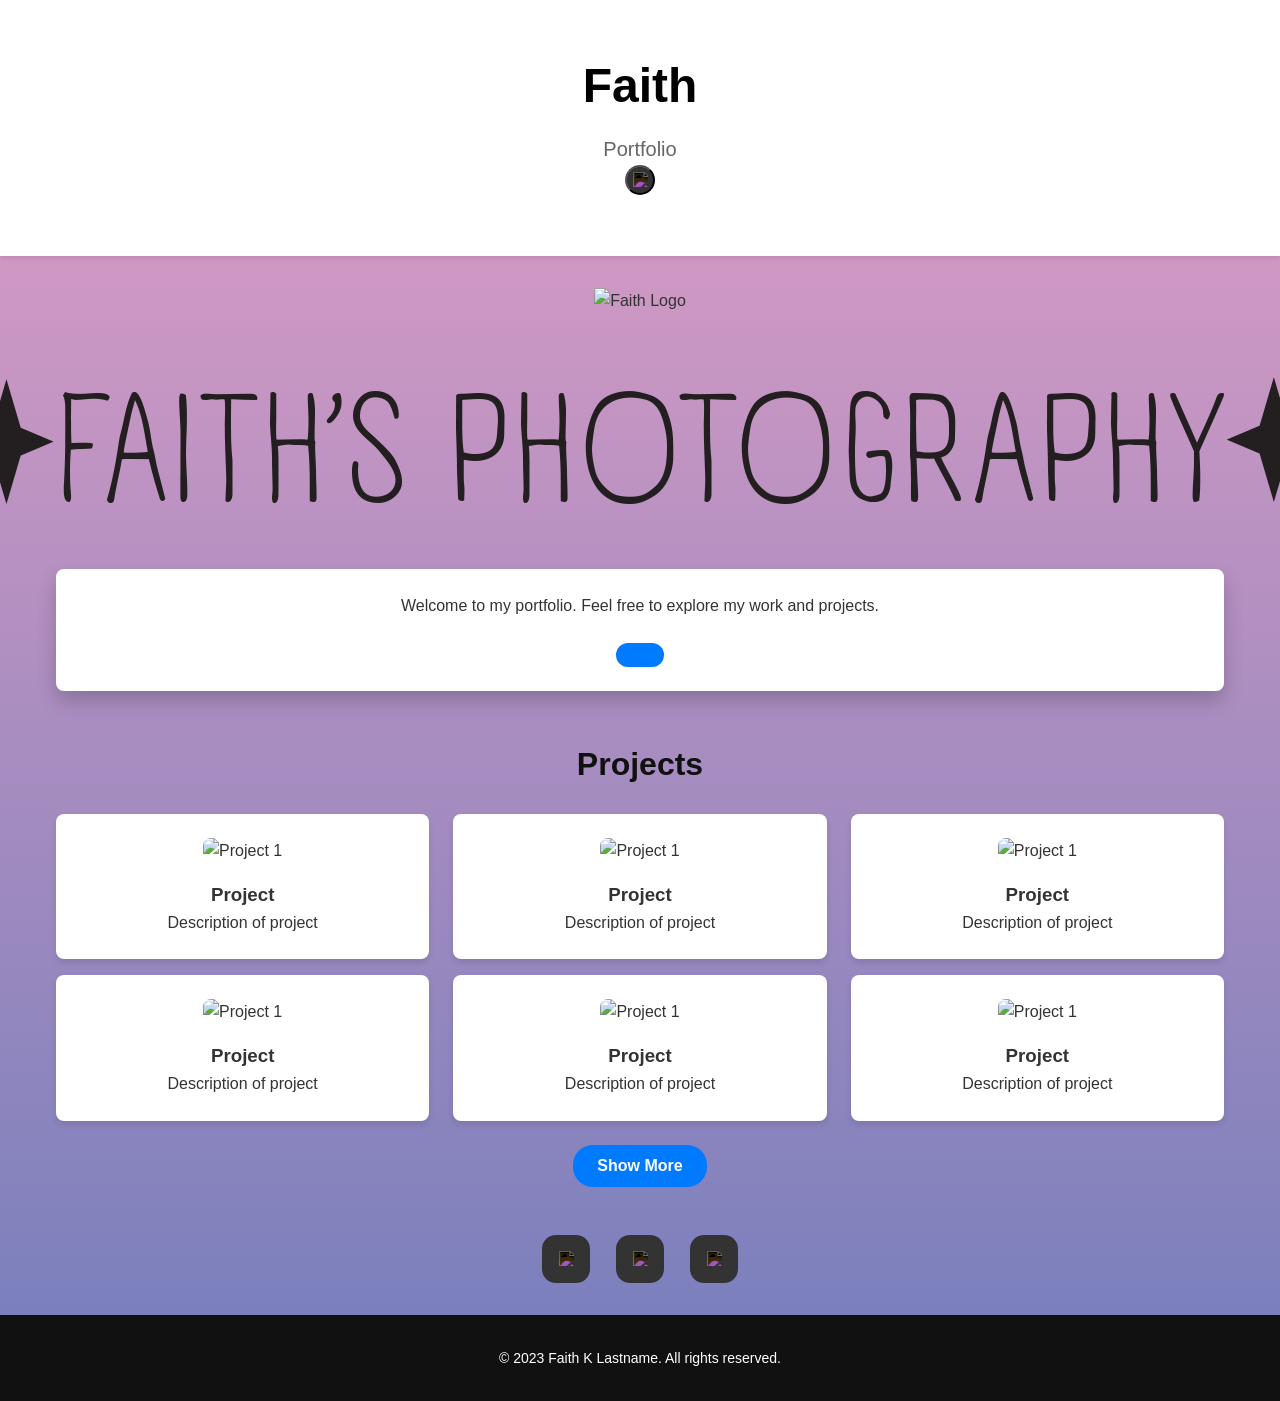
==== index.html @ 6f29e498 "Adds more rough framework Adds better image fixes Adds linear-gradient(to bottom, #e49ec5, #747ebc) " ====
<!DOCTYPE html>
<html lang="en">
<head>
    <meta charset="UTF-8">
    <title>Faith</title>
    <link rel="icon" href="assets/logo/TitleLogo581x581.png" type="image/png">
    <link rel="stylesheet" href="backend/CSS/Index.css">
    <script src="backend/JS/Index.js" type="module"></script>
</head>
<body>
    <header class="header">
        <h1>Faith</h1>
        <p>Portfolio</p>
        <button id="dark-mode-toggle" class="darkmodeButton">
            <img src="assets/icons/moon.png" alt="Toggle Dark Mode">
        </button>
    </header>

    <div class="logo-container " >
        <img src="assets/logo/BlackFaithLogo.png" alt="Faith Logo" class="main-logo floaty-clear">
    </div>
    <div class="logo-container " >
        <img src="assets/logo/FaithsPhotograhyBlackStarsText.png" alt="Faith Logo" class=" floaty-clear">
    </div>

    <div class="container">
        <section class="section">
            <div class="yapping-box floaty">
                <p>Welcome to my portfolio. Feel free to explore my work and projects.</p>
                <button id="yippy-toggle" class="show-more"></button>
            </div>
        </section>

        <section class="section">
            <h2>Projects</h2>
            <div class="section-content">
                <div class="card">
                    <img src="assets/placeholder/TF2Coconut.webp" alt="Project 1">
                    <h3>Project</h3>
                    <p>Description of project</p>
                </div>
                <div class="card">
                    <img src="assets/placeholder/TF2Coconut.webp" alt="Project 1">
                    <h3>Project</h3>
                    <p>Description of project</p>
                </div>
                <div class="card">
                    <img src="assets/placeholder/TF2Coconut.webp" alt="Project 1">
                    <h3>Project</h3>
                    <p>Description of project</p>
                </div>
                <div class="card">
                    <img src="assets/placeholder/TF2Coconut.webp" alt="Project 1">
                    <h3>Project</h3>
                    <p>Description of project</p>
                </div>
                <div class="card">
                    <img src="assets/placeholder/TF2Coconut.webp" alt="Project 1">
                    <h3>Project</h3>
                    <p>Description of project</p>
                </div><div class="card">
                <img src="assets/placeholder/TF2Coconut.webp" alt="Project 1">
                <h3>Project</h3>
                <p>Description of project</p>
            </div>
                <div class="card card-hidden" style="display: none;">
                    <img src="assets/images/project2.png" alt="Project 2">
                    <h3>Project Two</h3>
                    <p>Description of project two.</p>
                </div>
            </div>
            <button class="show-more">Show More</button>
            <button class="show-less" style="display: none;">Show Less</button>
        </section>

        <div class="social-icons">
            <a href="#" class="squircle socialLinkGithub">
                <img src="assets/icons/github.png" alt="GitHub">
            </a>
            <a href="#" class="squircle socialLinkInsta">
                <img src="assets/icons/linkedin.png" alt="LinkedIn">
            </a>
            <a href="#" class="squircle socialLinkInstagram">
                <img src="assets/icons/bluesky.png" alt="Instagram">
            </a>
        </div>
    </div>

    <footer>
        <p>&copy; 2023 Faith K Lastname. All rights reserved.</p>
    </footer>

</body>
</html>
---- backend/CSS/Index.css ----
/* General Reset */
* {
    margin: 0;
    padding: 0;
    box-sizing: border-box;
}

/* Body Styles */
body {
    font-family: -apple-system, BlinkMacSystemFont, "Segoe UI", Roboto, "Helvetica Neue", Arial, sans-serif;
    color: #333;
    line-height: 1.6;
    background: linear-gradient(to bottom, #e49ec5, #747ebc);
    margin: 0;
    transition: background-color 1.5s, color 1.5s;
}

/* Logo Styles */
.logo-container {
    display: flex;
    justify-content: center;
    align-items: center;
    padding: 2rem 0;
    width: 100%;
}

.main-logo {
    max-width: 300px; /* Adjust size as needed */
    height: auto;
    display: block;
}

small {
    font-family: -apple-system, BlinkMacSystemFont, "Segoe UI", Roboto, "Helvetica Neue", Arial, sans-serif;
    color: #6e6e6e;
    line-height: 1.6;
    margin: 0;
    transition: background-color 1.5s, color 1.5s;
}


/* Dark Mode Styles */
body.dark-mode {
    background-color: #121212;
    color: #000000;
}



body.dark-mode .social-icons a {
    background-color: #333;
}

body.dark-mode .social-icons a:hover {
    background-color: #007aff;
}



/* Header Styles */
header {
    text-align: center;
    padding: 3rem 1rem;
    background-color: #494949;
    color: #2c2c2c;
    box-shadow: 0 2px 5px rgba(0, 0, 0, 0.1);
    transition: background-color 1.5s, color 1.5s;
}

header h1 {
    font-size: 3rem;
    color: #000;
    margin-bottom: 0.5rem;
}

header.dark-mode h1 {
    font-size: 3rem;
    color: #959595;
    margin-bottom: 0.5rem;
}


.header.body.dark-mode h1 {
    font-size : 3rem;
    color: #5e5e5e;
    margin-bottom: 0.5rem;
}

header p {
    font-size: 1.25rem;
    color: #666;
}

/* Container Styles */
.container {
    max-width: 1200px;
    margin: 2rem auto;
    padding: 0 1rem;
}

/* Section Styles */
section {
    margin-bottom: 3rem;
}

h2 {
    font-size: 2rem;
    margin-bottom: 1.5rem;
    color: #111;
    text-align: center;
}

/* Section Content */
.section-content {
    display: flex;
    flex-wrap: wrap;
    justify-content: space-between;
    gap: 1rem;
}

/* Card Styles */
.card {
    background-color: #fff;
    padding: 1.5rem;
    border-radius: 8px;
    box-shadow: 0 4px 6px rgba(0, 0, 0, 0.1);
    flex: 1 1 calc(33.333% - 1rem);
    max-width: calc(33.333% - 1rem);
    text-align: center;
    transition: transform 0.3s ease, box-shadow 0.3s ease;
    cursor: pointer;
}

.card-clear{

    padding: 1.5rem;
    border-radius: 8px;

    flex: 1 1 calc(33.333% - 1rem);
    max-width: calc(33.333% - 1rem);
    text-align: center;
    transition: transform 0.3s ease, box-shadow 0.3s ease;
    cursor: pointer;
}

.card-clear:hover{
    transform: scale(1.05);
    z-index: 10;
}

.card:hover {
    transform: scale(1.05);
    box-shadow: 0 10px 20px rgba(0, 0, 0, 0.2);
    z-index: 10;
}

.card img {
    max-width: 100%;
    height: auto;
    border-radius: 8px;
    margin-bottom: 1rem;
}


/* Yapping Box Styles */
.yapping-box {
    background-color: #ffffff;
    color: #333;
    padding: 1.5rem;
    border-radius: 8px;
    box-shadow: 0 4px 6px rgba(0, 0, 0, 0.1);
    text-align: justify;
    transition: background-color 1.5s, color 1.5s;
}

.floaty {transform: scale(1);
    box-shadow: 0 10px 20px rgba(0, 0, 0, 0.2);
    z-index: 10;
    transition: transform 0.5s ease, box-shadow 0.5s ease;}

.floaty-clear {transform: scale(1);
    z-index: 10;
    transition: transform 0.5s ease, box-shadow 0.5s ease;}

.floaty-clear:hover {
    transform: scale(1.05);
    z-index: 10;
    transition: transform 0.3s ease-in-out, box-shadow 0.3s ease-in-out;
}


.floaty:hover{
    transform: scale(1.05);
    box-shadow: 0 10px 20px rgba(0, 0, 0, 0.2);
    z-index: 10;
    transition: transform 0.3s ease-in-out, box-shadow 0.3s ease-in-out;

}

.floaty:not(:hover){
    transform: scale(1);
    box-shadow: 0 10px 20px rgba(0, 0, 0, 0.2);
    z-index: 10;
    transition: transform 0.5s ease, box-shadow 0.5s ease;
}

/* Footer Styles */
footer {
    text-align: center;
    padding: 2rem 1rem;
    background-color: #111;
    color: #fff;
    font-size: 0.875rem;
    transition: background-color 0.3s, color 0.3s;
}

.whiteBackground {
    background-color: #fff;
    color: #e6e6e6;
}

.invertFalse img{
    filter: invert(0);
}

.invertTrue img{
    filter: invert(1);
}

.squircle {
    display: inline-flex;
    justify-content: center;
    align-items: center;
    width: 48px;
    height: 48px;
    background-color: #333; /* Default black background */
    border-radius: 14px; /* Creates the squircle shape */
    margin: 0 5px;
    transition: transform 0.3s ease, background-color 0.3s ease;
}
.squircle:hover {
    transform: translateY(-3px);
}

/*.squircle img {
    filter: invert(1);
}*/

.squircleCashapp:hover{
    background-color: chartreuse;
}

/* Social Icons */
.social-icons {
    margin-top: 1rem;
    display: flex;
    justify-content: center;
    gap: 1rem;
}

/* Ensure squircle shape overrides default circle social icons */
.social-icons .squircle {
    width: 48px;
    height: 48px;
    border-radius: 14px;
}

.social-icons a {
    display: inline-flex;
    align-items: center;
    justify-content: center;
    width: 30px;
    height: 30px;
    background-color: #333;
    border-radius: 50%;
    text-decoration: none;
    transition: background-color 0.3s ease;
}

.social-icons a img {
    width: 15px;
    height: 15px;
    filter: invert(1);
}



/* Social Icons */
.social-icons {
    margin-top: 1rem;
    display: flex;
    justify-content: center;
    gap: 1rem;
}

.social-icons a {
    display: inline-flex;
    align-items: center;
    justify-content: center;
    width: 30px;
    height: 30px;
    background-color: #333;
    border-radius: 50%;
    text-decoration: none;
    transition: background-color 0.3s ease; /* Remove color transition here */
}

.social-icons a img {
    width: 15px;
    height: 15px;
    filter: invert(1);
}
/* Static Icon Colors*/

.socialLinkStaticFacebook{
    background-color: #1877F2; /* Facebook color */
}


/* Individual Hover Colors */
.socialLinkGithub:hover {
    background-color: #000000; /* GitHub color */
}

.socialLinkLinkedin:hover {
    background-color: #0077B5; /* LinkedIn color */
}

.socialLinkObsidian:hover {
    background-color: #65008e; /* LinkedIn color */
}

.socialLinkJavascript:hover {
    background-color: #F0DB4F; /* JavaScript color */
}

.socialLinkFacebook:hover {
    background-color: #1877F2; /* Facebook color */
}
.socialLinkLightBulb:hover{
    background-color: #d4d4d4; /* Light Bulb color */
}

.socialLinkWhatsapp:hover {
    background-color: #3be085; /* Contact color */
}

.socialLinkInstagram:hover {
    background: linear-gradient(to bottom, #ff0cdf, #ffce4e);; /* JavaScript color */
}

.socialLinkBlueSky:hover {
    background-color: cornflowerblue;
}

.socialLinkCashapp:hover {
    background-color: rgba(24, 255, 3, 0.93);

}
.socialLinkPaypal:hover {
    background-color: darkblue;
}

.socialLinkEth:hover {
    background-color: #46588a;
}

.socialLinkBitcoin:hover {
    background-color: #ce9500;
}

.socialLinkUsdc:hover{
    background-color: #2775ca;
}

.socialLinkPyusd:hover{
    background-color: #0071f3;

}

.socialLinkPyusd:hover{
    background-color: #0071f3;

}


body.dark-mode {
    background-color: #121212;
    color: #ffffff;
    filter: invert(1);
}

body.dark-mode header,
body.dark-mode .card,
body.dark-mode .yapping-box,
.body.dark-mode footer {
    background-color: #2c2c2c;
    color: #d3d3d3;
    filter: invert(1);
}

.body.dark-mode .social-icons a {
    background-color: #333;
    filter: none; /* Keep icons the same in both modes */
}

.footer.body.dark-mode{
    text-align: center;
    padding: 2rem 1rem;
    background-color: #111;
    color: #242424;
    font-size: 0.875rem;
    transition: background-color 0.3s, color 0.3s;
}


.header {
    text-align: center;
    padding: 3rem 1rem;
    background-color: #ffffff;
    box-shadow: 0 2px 5px rgba(0, 0, 0, 0.1);
    transition: background-color 1.5s, color 1.5s;
}

.header h1 {
    font-size: 3rem;
    color: #000;
    margin-bottom: 0.5rem;
}

.header p {
    font-size: 1.25rem;
    color: #666;
}

.container {
    max-width: 1200px;
    margin: 2rem auto;
    padding: 0 1rem;
}

.section {
    margin-bottom: 3rem;
}

h2 {
    font-size: 2rem;
    margin-bottom: 1.5rem;
    color: #111;
    text-align: center;
}

.section-content {
    display: flex;
    flex-wrap: wrap;
    justify-content: space-between;
    gap: 1rem;
}

.card {
    background-color: #fff;
    padding: 1.5rem;
    border-radius: 8px;
    box-shadow: 0 4px 6px rgba(0, 0, 0, 0.1);
    flex: 1 1 calc(33.333% - 1rem);
    max-width: calc(33.333% - 1rem);
    text-align: center;
    transition: transform 0.3s ease, box-shadow 0.3s ease;
    cursor: pointer;
}
.card:hover {
    transform: scale(1.05);
    box-shadow: 0 10px 20px rgba(0, 0, 0, 0.2);
    z-index: 10;
}

.card img {
    max-width: 100%;
    height: auto;
    border-radius: 8px;
    margin-bottom: 1rem;
}

.pdf-upload {
    margin-top: 1rem;
    display: block;
    font-size: 0.875rem;
    color: #007aff;
    text-decoration: none;
}


.social-icons {
    margin-top: 1rem;
    display: flex;
    justify-content: center;
    gap: 1rem;
}
.darkmodeButton {
    display: inline-flex;
    align-items: center;
    justify-content: center;
    width: 30px;
    height: 30px;
    background-color: #333;
    border-radius: 50%;
    text-decoration: none;
    transition: background-color-dark 0.3s ease;
}
.darkmodeButton img {
    width: 15px;
    height: 15px;
    filter: invert(1);
}
.social-icons a {
    display: inline-flex;
    align-items: center;
    justify-content: center;
    width: 30px;
    height: 30px;
    background-color: #333;
    border-radius: 50%;
    text-decoration: none;
    transition: background-color 0.3s ease, background-color 0.3s, color 0.3s;
}

.social-icons a img {
    width: 15px;
    height: 15px;
    filter: invert(1);
}


.yapping-box {
    background-color: #ffffff;
    color: #333;
    padding: 1.5rem;
    border-radius: 8px;
    box-shadow: 0 4px 6px rgba(0, 0, 0, 0.1);
    text-align: center;
    transition: background-color 1.5s, color 1.5s;
}

/* Navigation */
nav {padding: 50px 15px 20px 15px; background-color: rgb(216, 216, 216);}

.show-more {
    display: block;
    margin: 1.5rem auto 0;
    padding: 0.75rem 1.5rem;
    border: none;
    border-radius: 20px;
    background-color: #007aff;
    color: #fff;
    font-size: 1rem;
    font-weight: 600;
    cursor: pointer;
    transition: transform 0.3s ease, box-shadow 0.3s ease;
}

.show-more:hover {
    transform: scale(1.05);
    box-shadow: 0 10px 20px rgba(0, 0, 0, 0.2);
}

.show-less {
    display: block;
    margin: 1.5rem auto 0;
    padding: 0.75rem 1.5rem;
    border: none;
    border-radius: 20px;
    background-color: #007aff;
    color: #fff;
    font-size: 1rem;
    font-weight: 600;
    cursor: pointer;
    transition: transform 0.3s ease, box-shadow 0.3s ease;
}

.show-less:hover {
    transform: scale(1.05);
    box-shadow: 0 10px 20px rgba(0, 0, 0, 0.2);
}
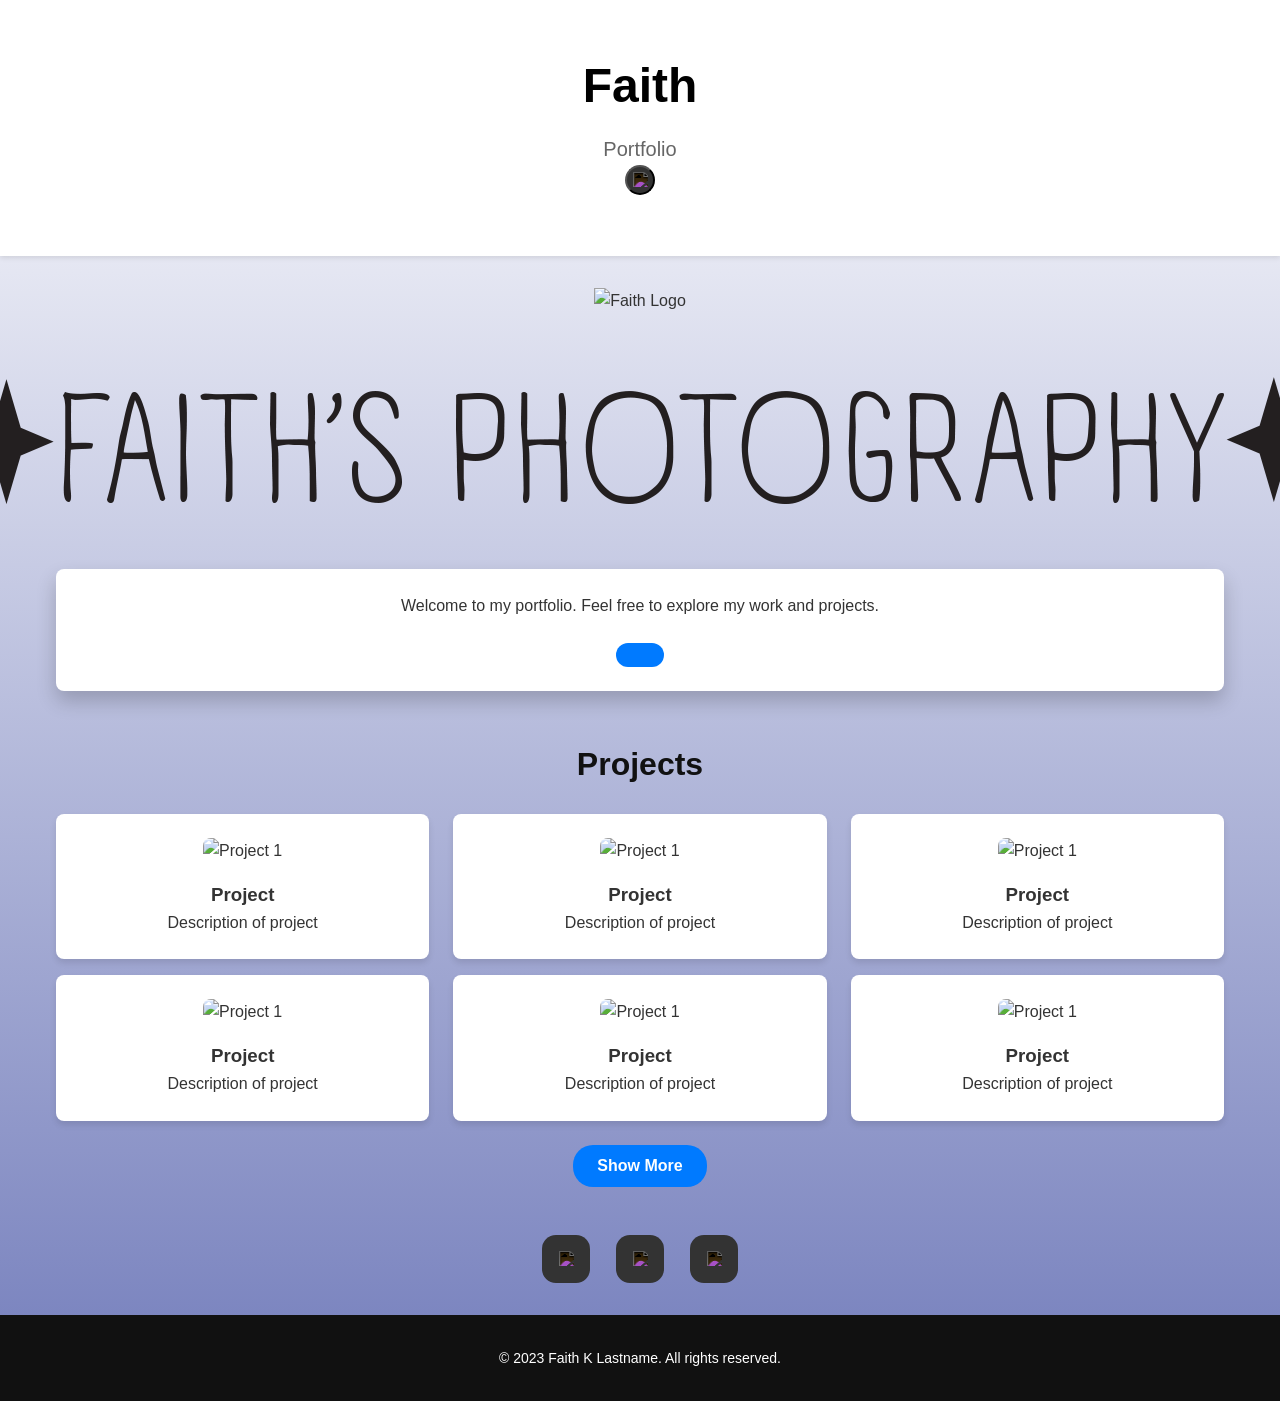
==== commit 703168f3: "Adds more rough framework Adds better image fixes Adds linear-gradient(to bottom, #e49ec5, #747ebc) " ====
--- a/index.html
+++ b/index.html
@@ -2,6 +2,7 @@
 <html lang="en">
 <head>
     <meta charset="UTF-8">
+    <meta name="viewport" content="width=device-width, initial-scale=1.0">
     <title>Faith</title>
     <link rel="icon" href="assets/logo/TitleLogo581x581.png" type="image/png">
     <link rel="stylesheet" href="backend/CSS/Index.css">
--- a/backend/CSS/Index.css
+++ b/backend/CSS/Index.css
@@ -10,7 +10,7 @@
     font-family: -apple-system, BlinkMacSystemFont, "Segoe UI", Roboto, "Helvetica Neue", Arial, sans-serif;
     color: #333;
     line-height: 1.6;
-    background: linear-gradient(to bottom, #e49ec5, #747ebc);
+    background: linear-gradient(to bottom, #ffffff, #747ebc);
     margin: 0;
     transition: background-color 1.5s, color 1.5s;
 }
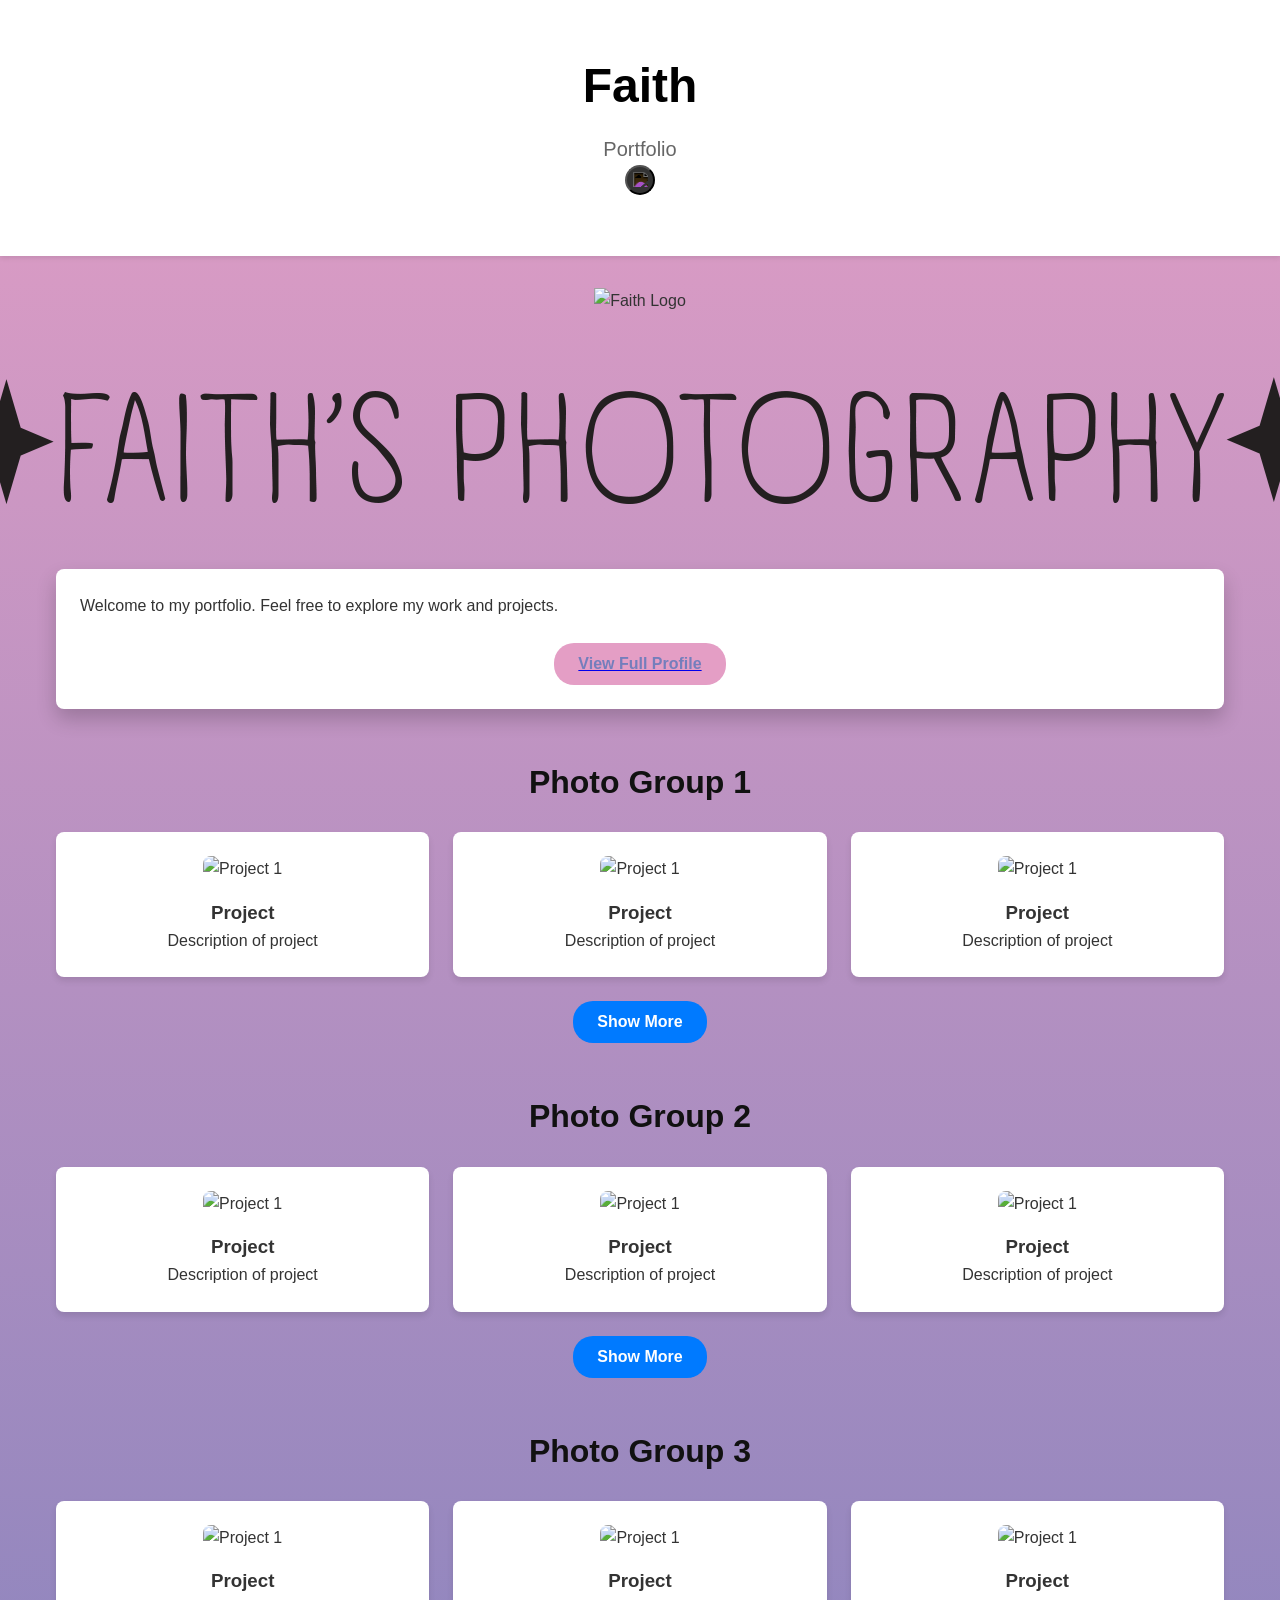
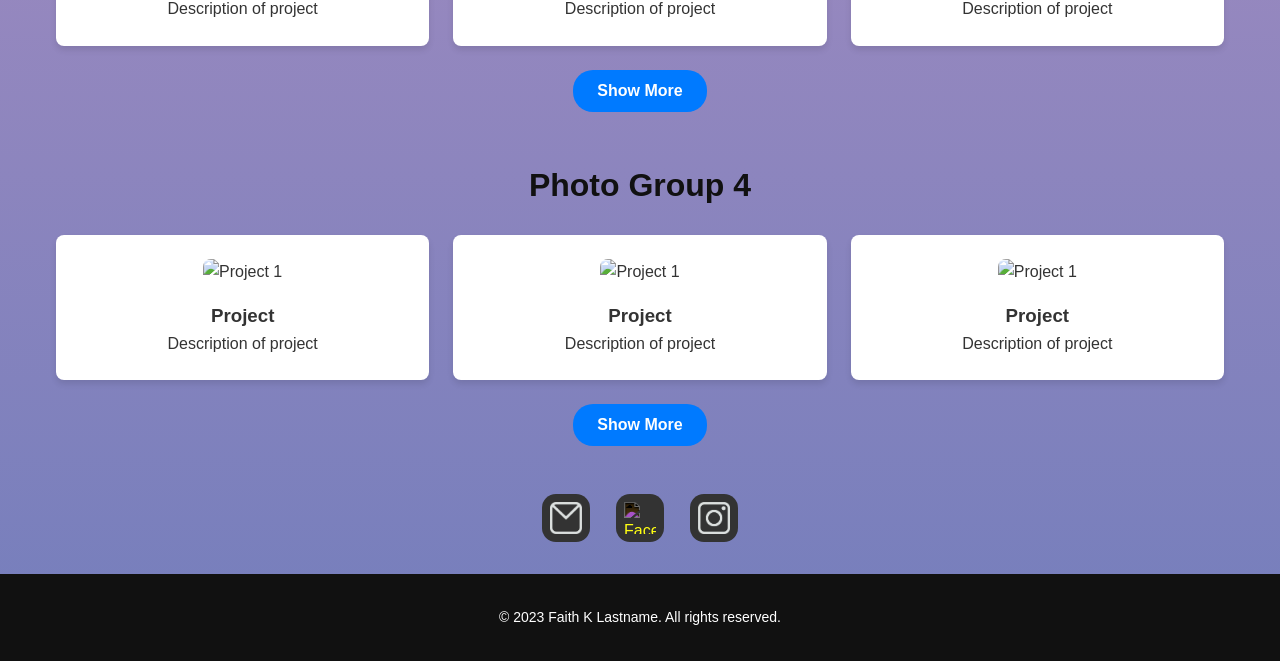
==== commit 067b11dd: "+ Adds Icons for social + Adds links at the bottom of the body + Adds source .ai file for assets" ====
--- a/index.html
+++ b/index.html
@@ -5,8 +5,9 @@
     <meta name="viewport" content="width=device-width, initial-scale=1.0">
     <title>Faith</title>
     <link rel="icon" href="assets/logo/TitleLogo581x581.png" type="image/png">
-    <link rel="stylesheet" href="backend/CSS/Index.css">
-    <script src="backend/JS/Index.js" type="module"></script>
+    <link rel="stylesheet" href="backend/HTML/CSS/Index.css">
+    <script src="backend/HTML/JS/Index.js" type="module"></script>
+    <!-- Removed Zoom.js as logic is now in Index.js -->
 </head>
 <body>
     <header class="header">
@@ -28,61 +29,152 @@
         <section class="section">
             <div class="yapping-box floaty">
                 <p>Welcome to my portfolio. Feel free to explore my work and projects.</p>
-                <button id="yippy-toggle" class="show-more"></button>
+                <a href="backend/HTML/FullProfile.html">
+                    <button class="aLink">View Full Profile</button>
+                </a>
             </div>
         </section>
 
+
+
+
         <section class="section">
-            <h2>Projects</h2>
+                <h2>Photo Group 1</h2>
+                <div class="section-content">
+                    <div class="card">
+                    <img src="assets/placeholder/TF2Coconut.webp" alt="Project 1">
+                    <h3>Project</h3>
+                    <p>Description of project</p>
+                    <button class="zoom-btn">Zoom</button>
+                </div>
+                <div class="card">
+                    <img src="assets/placeholder/TF2Coconut.webp" alt="Project 1">
+                    <h3>Project</h3>
+                    <p>Description of project</p>
+                    <button class="zoom-btn">Zoom</button>
+                </div><div class="card">
+                <img src="assets/placeholder/TF2Coconut.webp" alt="Project 1">
+                <h3>Project</h3>
+                <p>Description of project</p>
+                <button class="zoom-btn">Zoom</button>
+            </div>
+                <div class="card card-hidden" style="display: none;">
+                    <img src="assets/images/project2.png" alt="Project 2">
+                    <h3>Project Two</h3>
+                    <p>Description of project two.</p>
+                    <button class="zoom-btn">Zoom</button>
+                </div>
+            </div>
+            <button class="show-more">Show More</button>
+            <button class="show-less" style="display: none;">Show Less</button>
+
+        </section>
+
+        <section class="section">
+            <h2>Photo Group 2</h2>
             <div class="section-content">
                 <div class="card">
                     <img src="assets/placeholder/TF2Coconut.webp" alt="Project 1">
                     <h3>Project</h3>
                     <p>Description of project</p>
+                    <button class="zoom-btn">Zoom</button>
                 </div>
                 <div class="card">
                     <img src="assets/placeholder/TF2Coconut.webp" alt="Project 1">
                     <h3>Project</h3>
                     <p>Description of project</p>
+                    <button class="zoom-btn">Zoom</button>
+                </div><div class="card">
+                <img src="assets/placeholder/TF2Coconut.webp" alt="Project 1">
+                <h3>Project</h3>
+                <p>Description of project</p>
+                <button class="zoom-btn">Zoom</button>
+            </div>
+                <div class="card card-hidden" style="display: none;">
+                    <img src="assets/images/project2.png" alt="Project 2">
+                    <h3>Project Two</h3>
+                    <p>Description of project two.</p>
+                    <button class="zoom-btn">Zoom</button>
+                </div>
+            </div>
+            <button class="show-more">Show More</button>
+            <button class="show-less" style="display: none;">Show Less</button>
+
+        </section>
+
+        <section class="section">
+            <h2>Photo Group 3</h2>
+            <div class="section-content">
+                <div class="card">
+                    <img src="assets/placeholder/TF2Coconut.webp" alt="Project 1">
+                    <h3>Project</h3>
+                    <p>Description of project</p>
+                    <button class="zoom-btn">Zoom</button>
                 </div>
                 <div class="card">
                     <img src="assets/placeholder/TF2Coconut.webp" alt="Project 1">
                     <h3>Project</h3>
                     <p>Description of project</p>
+                    <button class="zoom-btn">Zoom</button>
+                </div><div class="card">
+                <img src="assets/placeholder/TF2Coconut.webp" alt="Project 1">
+                <h3>Project</h3>
+                <p>Description of project</p>
+                <button class="zoom-btn">Zoom</button>
+            </div>
+                <div class="card card-hidden" style="display: none;">
+                    <img src="assets/images/project2.png" alt="Project 2">
+                    <h3>Project Two</h3>
+                    <p>Description of project two.</p>
+                    <button class="zoom-btn">Zoom</button>
+                </div>
+            </div>
+            <button class="show-more">Show More</button>
+            <button class="show-less" style="display: none;">Show Less</button>
+
+        </section>
+
+        <section class="section">
+            <h2>Photo Group 4</h2>
+            <div class="section-content">
+                <div class="card">
+                    <img src="assets/placeholder/TF2Coconut.webp" alt="Project 1">
+                    <h3>Project</h3>
+                    <p>Description of project</p>
+                    <button class="zoom-btn">Zoom</button>
                 </div>
                 <div class="card">
                     <img src="assets/placeholder/TF2Coconut.webp" alt="Project 1">
                     <h3>Project</h3>
                     <p>Description of project</p>
-                </div>
-                <div class="card">
-                    <img src="assets/placeholder/TF2Coconut.webp" alt="Project 1">
-                    <h3>Project</h3>
-                    <p>Description of project</p>
+                    <button class="zoom-btn">Zoom</button>
                 </div><div class="card">
                 <img src="assets/placeholder/TF2Coconut.webp" alt="Project 1">
                 <h3>Project</h3>
                 <p>Description of project</p>
+                <button class="zoom-btn">Zoom</button>
             </div>
                 <div class="card card-hidden" style="display: none;">
                     <img src="assets/images/project2.png" alt="Project 2">
                     <h3>Project Two</h3>
                     <p>Description of project two.</p>
+                    <button class="zoom-btn">Zoom</button>
                 </div>
             </div>
             <button class="show-more">Show More</button>
             <button class="show-less" style="display: none;">Show Less</button>
+
         </section>
 
         <div class="social-icons">
-            <a href="#" class="squircle socialLinkGithub">
-                <img src="assets/icons/github.png" alt="GitHub">
+            <a href="keezerfaith@gmail.com" class="squircle socialLinkGithub">
+                <img src="assets/socials/Mail.png" alt="Gmail">
             </a>
-            <a href="#" class="squircle socialLinkInsta">
-                <img src="assets/icons/linkedin.png" alt="LinkedIn">
+            <a href="https://www.facebook.com/profile.php?id=61575027911798" class="squircle socialLinkInsta, socialLinkFacebook">
+                <img src="assets/socials/Facebook.png" alt="Facebook">
             </a>
-            <a href="#" class="squircle socialLinkInstagram">
-                <img src="assets/icons/bluesky.png" alt="Instagram">
+            <a href="https://www.instagram.com/faith_fantasy_photography/" class="squircle , socialLinkInstagram">
+                <img src="assets/socials/Instagram.png" alt="Instagram">
             </a>
         </div>
     </div>
@@ -91,5 +183,12 @@
         <p>&copy; 2023 Faith K Lastname. All rights reserved.</p>
     </footer>
 
+    <!-- Image Modal -->
+    <div id="imageModal" class="modal">
+        <span class="close">&times;</span>
+        <img class="modal-content" id="modalImg">
+        <div id="caption"></div>
+    </div>
+
 </body>
 </html>
--- a/backend/HTML/CSS/Index.css
+++ b/backend/HTML/CSS/Index.css
@@ -0,0 +1,534 @@
+/* General Reset */
+* {
+    margin: 0;
+    padding: 0;
+    box-sizing: border-box;
+}
+
+/* Body Styles */
+body {
+    font-family: -apple-system, BlinkMacSystemFont, "Segoe UI", Roboto, "Helvetica Neue", Arial, sans-serif;
+    color: #333;
+    line-height: 1.6;
+    background: linear-gradient(to bottom, #e49ec5, #747ebc);
+    margin: 0;
+    transition: background-color 1.5s, color 1.5s;
+}
+
+/* Logo Styles */
+.logo-container {
+    display: flex;
+    justify-content: center;
+    align-items: center;
+    padding: 2rem 0;
+    width: 100%;
+}
+
+.main-logo {
+    max-width: 300px; /* Adjust size as needed */
+    height: auto;
+    display: block;
+}
+
+small {
+    font-family: -apple-system, BlinkMacSystemFont, "Segoe UI", Roboto, "Helvetica Neue", Arial, sans-serif;
+    color: #6e6e6e;
+    line-height: 1.6;
+    margin: 0;
+    transition: background-color 1.5s, color 1.5s;
+}
+
+/* Header Styles */
+.header {
+    text-align: center;
+    padding: 3rem 1rem;
+    background-color: #ffffff;
+    box-shadow: 0 2px 5px rgba(0, 0, 0, 0.1);
+    transition: background-color 1.5s, color 1.5s;
+}
+
+.header h1 {
+    font-size: 3rem;
+    color: #000;
+    margin-bottom: 0.5rem;
+}
+
+.header p {
+    font-size: 1.25rem;
+    color: #666;
+}
+
+/* Container Styles */
+.container {
+    max-width: 1200px;
+    margin: 2rem auto;
+    padding: 0 1rem;
+}
+
+/* Section Styles */
+.section {
+    margin-bottom: 3rem;
+}
+
+h2 {
+    font-size: 2rem;
+    margin-bottom: 1.5rem;
+    color: #111;
+    text-align: center;
+}
+
+/* Section Content */
+.section-content {
+    display: flex;
+    flex-wrap: wrap;
+    justify-content: space-between;
+    gap: 1rem;
+}
+
+/* Card Styles */
+.card {
+    background-color: #fff;
+    padding: 1.5rem;
+    border-radius: 8px;
+    box-shadow: 0 4px 6px rgba(0, 0, 0, 0.1);
+    flex: 1 1 calc(33.333% - 1rem);
+    max-width: calc(33.333% - 1rem);
+    text-align: center;
+    transition: transform 0.3s ease, box-shadow 0.3s ease;
+    cursor: pointer;
+    position: relative; /* For positioning the zoom button */
+}
+
+.card:hover {
+    transform: scale(1.05);
+    box-shadow: 0 10px 20px rgba(0, 0, 0, 0.2);
+    z-index: 10;
+}
+
+.card img {
+    max-width: 100%;
+    height: auto;
+    border-radius: 8px;
+    margin-bottom: 1rem;
+}
+
+.card-clear{
+    padding: 1.5rem;
+    border-radius: 8px;
+    flex: 1 1 calc(33.333% - 1rem);
+    max-width: calc(33.333% - 1rem);
+    text-align: center;
+    transition: transform 0.3s ease, box-shadow 0.3s ease;
+    cursor: pointer;
+}
+
+.card-clear:hover{
+    transform: scale(1.05);
+    z-index: 10;
+}
+
+/* Zoom Button Styles */
+.zoom-btn {
+    position: absolute;
+    top: 10px;
+    right: 10px;
+    background-color: rgba(0, 0, 0, 0.5);
+    color: white;
+    border: none;
+    border-radius: 5px;
+    padding: 5px 10px;
+    cursor: pointer;
+    font-size: 0.8rem;
+    opacity: 0; /* Hidden by default */
+    transition: opacity 0.3s ease;
+}
+
+.card:hover .zoom-btn {
+    opacity: 1; /* Show on hover */
+}
+
+/* Modal Styles */
+.modal {
+    display: none; /* Hidden by default */
+    position: fixed; /* Stay in place */
+    z-index: 1000; /* Sit on top */
+    padding-top: 100px; /* Location of the box */
+    left: 0;
+    top: 0;
+    width: 100%; /* Full width */
+    height: 100%; /* Full height */
+    overflow: auto; /* Enable scroll if needed */
+    background-color: rgb(0,0,0); /* Fallback color */
+    background-color: rgba(0,0,0,0.9); /* Black w/ opacity */
+}
+
+/* Modal Content (image) */
+.modal-content {
+    margin: auto;
+    display: block;
+    width: 80%;
+    max-width: 700px;
+}
+
+/* Caption of Modal Image */
+#caption {
+    margin: auto;
+    display: block;
+    width: 80%;
+    max-width: 700px;
+    text-align: center;
+    color: #ccc;
+    padding: 10px 0;
+    height: 150px;
+}
+
+/* Add Animation */
+.modal-content, #caption {
+    -webkit-animation-name: zoom;
+    -webkit-animation-duration: 0.6s;
+    animation-name: zoom;
+    animation-duration: 0.6s;
+}
+
+@-webkit-keyframes zoom {
+    from {-webkit-transform:scale(0)}
+    to {-webkit-transform:scale(1)}
+}
+
+@keyframes zoom {
+    from {transform:scale(0)}
+    to {transform:scale(1)}
+}
+
+/* The Close Button */
+.close {
+    position: absolute;
+    top: 15px;
+    right: 35px;
+    color: #f1f1f1;
+    font-size: 40px;
+    font-weight: bold;
+    transition: 0.3s;
+}
+
+.close:hover,
+.close:focus {
+    color: #bbb;
+    text-decoration: none;
+    cursor: pointer;
+}
+
+
+/* Yapping Box Styles */
+.yapping-box {
+    background-color: #ffffff;
+    color: #333;
+    padding: 1.5rem;
+    border-radius: 8px;
+    box-shadow: 0 4px 6px rgba(0, 0, 0, 0.1);
+    text-align: justify;
+    transition: background-color 1.5s, color 1.5s;
+}
+
+.floaty {
+    transform: scale(1);
+    box-shadow: 0 10px 20px rgba(0, 0, 0, 0.2);
+    z-index: 10;
+    transition: transform 0.5s ease, box-shadow 0.5s ease;
+}
+
+.floaty:hover{
+    transform: scale(1.05);
+    box-shadow: 0 10px 20px rgba(0, 0, 0, 0.2);
+    z-index: 10;
+    transition: transform 0.3s ease-in-out, box-shadow 0.3s ease-in-out;
+}
+
+.floaty:not(:hover){
+    transform: scale(1);
+    box-shadow: 0 10px 20px rgba(0, 0, 0, 0.2);
+    z-index: 10;
+    transition: transform 0.5s ease, box-shadow 0.5s ease;
+}
+
+.floaty-clear {
+    transform: scale(1);
+    z-index: 10;
+    transition: transform 0.5s ease, box-shadow 0.5s ease;
+}
+
+.floaty-clear:hover {
+    transform: scale(1.05);
+    z-index: 10;
+    transition: transform 0.3s ease-in-out, box-shadow 0.3s ease-in-out;
+}
+
+/* Footer Styles */
+footer {
+    text-align: center;
+    padding: 2rem 1rem;
+    background-color: #111;
+    color: #fff;
+    font-size: 0.875rem;
+    transition: background-color 0.3s, color 0.3s;
+}
+
+.whiteBackground {
+    background-color: #fff;
+    color: #e6e6e6;
+}
+
+.invertFalse img{
+    filter: invert(0);
+}
+
+.invertTrue img{
+    filter: invert(1);
+}
+
+.squircle {
+    display: inline-flex;
+    justify-content: center;
+    align-items: center;
+    width: 48px;
+    height: 48px;
+    background-color: #333; /* Default black background */
+    border-radius: 14px; /* Creates the squircle shape */
+    margin: 0 5px;
+    transition: transform 0.3s ease, background-color 0.3s ease;
+    overflow: hidden; /* Ensure image doesn't bleed out of rounded corners */
+}
+.squircle:hover {
+    transform: translateY(-3px);
+}
+
+.squircleCashapp:hover{
+    background-color: chartreuse;
+}
+
+/* Social Icons */
+.social-icons {
+    margin-top: 1rem;
+    display: flex;
+    justify-content: center;
+    gap: 1rem;
+}
+
+/* Ensure squircle shape overrides default circle social icons */
+.social-icons .squircle {
+    width: 48px;
+    height: 48px;
+    border-radius: 14px;
+    padding: 8px; /* Add padding here so icon doesn't touch edges */
+}
+
+.social-icons a {
+    display: inline-flex;
+    align-items: center;
+    justify-content: center;
+    background-color: #333;
+    text-decoration: none;
+    transition: background-color 0.3s ease;
+}
+
+.social-icons a img {
+    width: 100%; /* Scale to fit container minus padding */
+    height: 100%; /* Scale to fit container minus padding */
+    object-fit: contain; /* Keep aspect ratio */
+    filter: invert(1);
+}
+
+/* Static Icon Colors*/
+.socialLinkStaticFacebook{
+    background-color: #1877F2; /* Facebook color */
+}
+
+/* Individual Hover Colors */
+.socialLinkGithub:hover {
+    background-color: #000000; /* GitHub color */
+}
+
+.socialLinkLinkedin:hover {
+    background-color: #0077B5; /* LinkedIn color */
+}
+
+.socialLinkObsidian:hover {
+    background-color: #65008e; /* LinkedIn color */
+}
+
+.socialLinkJavascript:hover {
+    background-color: #F0DB4F; /* JavaScript color */
+}
+
+.socialLinkFacebook:hover {
+    background-color: #1877F2; /* Facebook color */
+}
+.socialLinkLightBulb:hover{
+    background-color: #d4d4d4; /* Light Bulb color */
+}
+
+.socialLinkWhatsapp:hover {
+    background-color: #3be085; /* Contact color */
+}
+
+.socialLinkInstagram:hover {
+    background: linear-gradient(to bottom, #ff0cdf, #ffce4e); /* Instagram color */
+}
+
+.socialLinkBlueSky:hover {
+    background-color: cornflowerblue;
+}
+
+.socialLinkCashapp:hover {
+    background-color: rgba(24, 255, 3, 0.93);
+}
+.socialLinkPaypal:hover {
+    background-color: darkblue;
+}
+
+.socialLinkEth:hover {
+    background-color: #46588a;
+}
+
+.socialLinkBitcoin:hover {
+    background-color: #ce9500;
+}
+
+.socialLinkUsdc:hover{
+    background-color: #2775ca;
+}
+
+.socialLinkPyusd:hover{
+    background-color: #0071f3;
+}
+
+/* Dark Mode Styles */
+body.dark-mode {
+    background-color: #121212;
+    color: #ffffff;
+    filter: invert(1);
+}
+
+body.dark-mode header,
+body.dark-mode .card,
+body.dark-mode .yapping-box {
+    background-color: #2c2c2c;
+    color: #d3d3d3;
+    filter: invert(1);
+}
+
+body.dark-mode .social-icons a {
+    background-color: #333;
+    filter: none; /* Keep icons the same in both modes */
+}
+
+body.dark-mode footer {
+    background-color: #111;
+    color: #242424;
+}
+
+.darkmodeButton {
+    display: inline-flex;
+    align-items: center;
+    justify-content: center;
+    width: 30px;
+    height: 30px;
+    background-color: #333;
+    border-radius: 50%;
+    text-decoration: none;
+    transition: background-color-dark 0.3s ease;
+}
+.darkmodeButton img {
+    width: 15px;
+    height: 15px;
+    filter: invert(1);
+}
+
+.pdf-upload {
+    margin-top: 1rem;
+    display: block;
+    font-size: 0.875rem;
+    color: #007aff;
+    text-decoration: none;
+}
+
+/* Navigation */
+nav {
+    padding: 50px 15px 20px 15px;
+    background-color: rgb(216, 216, 216);
+}
+
+.show-more, .show-less {
+    display: block;
+    margin: 1.5rem auto 0;
+    padding: 0.75rem 1.5rem;
+    border: none;
+    border-radius: 20px;
+    background-color: #007aff;
+    color: #fff;
+    font-size: 1rem;
+    font-weight: 600;
+    cursor: pointer;
+    transition: transform 0.3s ease, box-shadow 0.3s ease;
+}
+
+.show-more:hover, .show-less:hover {
+    transform: scale(1.05);
+    box-shadow: 0 10px 20px rgba(0, 0, 0, 0.2);
+}
+
+/* Button Classes */
+
+.aLink {
+    display: block;
+    margin: 1.5rem auto 0;
+    padding: 0.75rem 1.5rem;
+    border: none;
+    border-radius: 20px;
+    background-color: #e49ec5;
+    color: #747ebc;
+    font-size: 1rem;
+    font-weight: 600;
+    cursor: pointer;
+
+}
+
+
+/* Responsive Design */
+@media (max-width: 768px) {
+    .header {
+        padding: 2rem 1rem;
+    }
+
+    .header h1 {
+        font-size: 2.5rem;
+    }
+
+    .main-logo {
+        max-width: 250px;
+    }
+
+    .section-content {
+        flex-direction: column;
+        align-items: center;
+    }
+
+    .card, .card-clear {
+        flex-basis: 100%;
+        max-width: 90%;
+    }
+}
+
+@media (max-width: 480px) {
+    .header h1 {
+        font-size: 2rem;
+    }
+
+    .main-logo {
+        max-width: 200px;
+    }
+
+    .card, .card-clear {
+        max-width: 100%;
+    }
+}
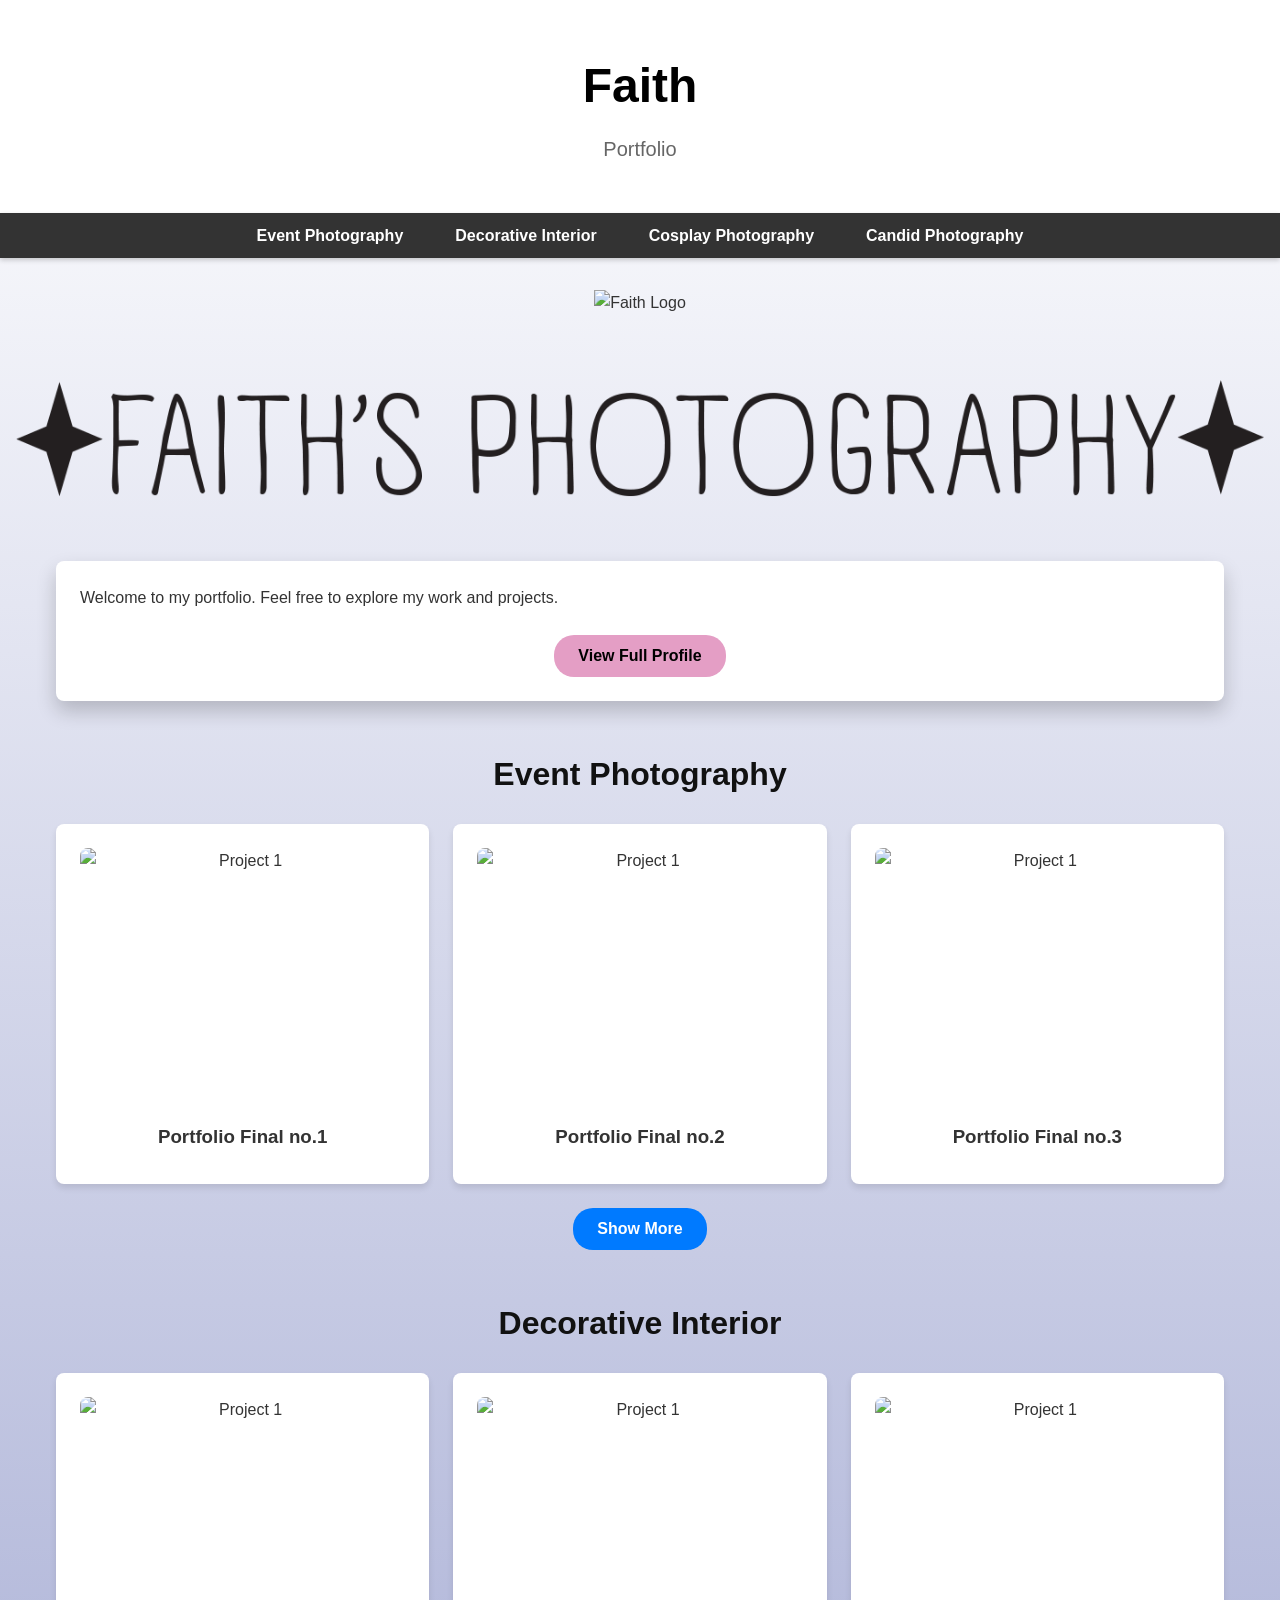
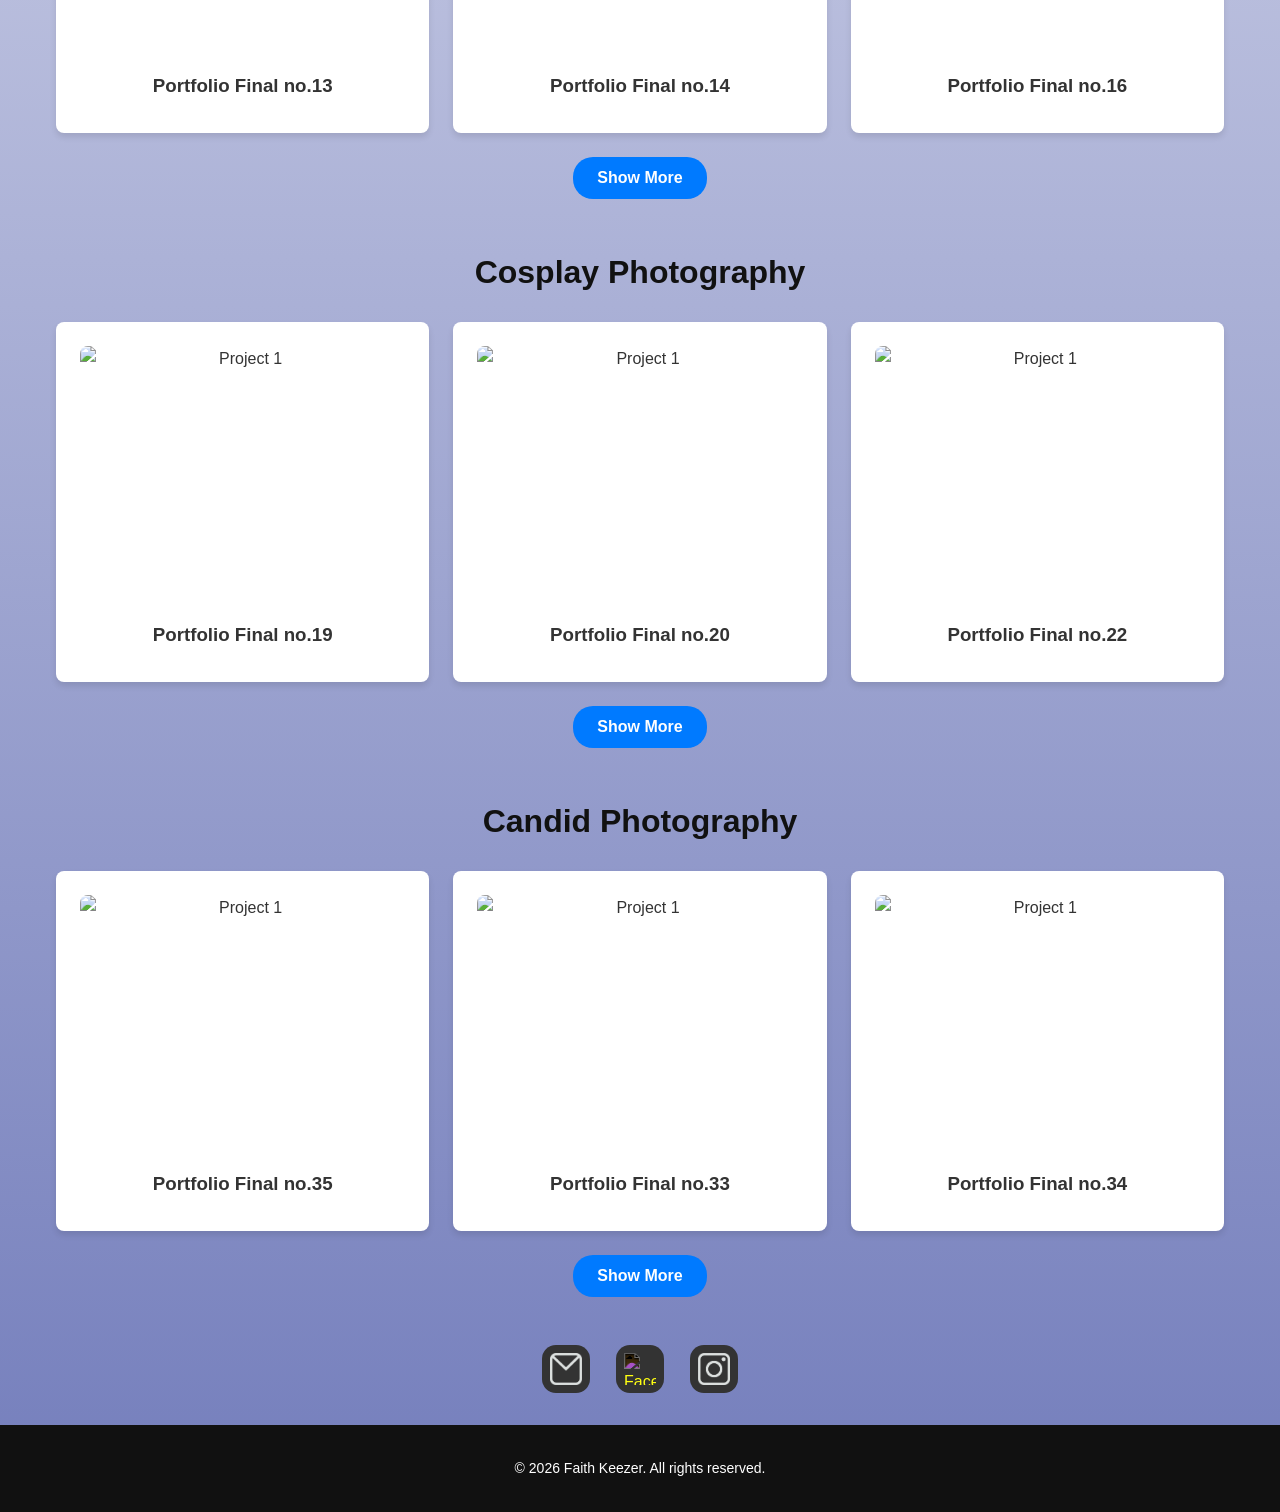
==== commit e529848c: "- Removed the pink top hue of the gradient - Added code to remove the underline in the .alink class" ====
--- a/index.html
+++ b/index.html
@@ -13,13 +13,19 @@
     <header class="header">
         <h1>Faith</h1>
         <p>Portfolio</p>
-        <button id="dark-mode-toggle" class="darkmodeButton">
-            <img src="assets/icons/moon.png" alt="Toggle Dark Mode">
-        </button>
     </header>
 
-    <div class="logo-container " >
-        <img src="assets/logo/BlackFaithLogo.png" alt="Faith Logo" class="main-logo floaty-clear">
+    <nav class="sticky-menu">
+        <ul>
+            <li><a href="#group1">Event Photography</a></li>
+            <li><a href="#group2">Decorative Interior</a></li>
+            <li><a href="#group3">Cosplay Photography</a></li>
+            <li><a href="#group4">Candid Photography</a></li>
+        </ul>
+    </nav>
+
+    <div class="max-width300" >
+        <img src="assets/logo/BlackFaithLogo.png" alt="Faith Logo" class="main-logo-camera-icon floaty-clear">
     </div>
     <div class="logo-container " >
         <img src="assets/logo/FaithsPhotograhyBlackStarsText.png" alt="Faith Logo" class=" floaty-clear">
@@ -38,30 +44,87 @@
 
 
 
-        <section class="section">
-                <h2>Photo Group 1</h2>
+        <section id="group1" class="section">
+                <h2>Event Photography</h2>
                 <div class="section-content">
                     <div class="card">
-                    <img src="assets/placeholder/TF2Coconut.webp" alt="Project 1">
-                    <h3>Project</h3>
-                    <p>Description of project</p>
-                    <button class="zoom-btn">Zoom</button>
-                </div>
-                <div class="card">
-                    <img src="assets/placeholder/TF2Coconut.webp" alt="Project 1">
-                    <h3>Project</h3>
-                    <p>Description of project</p>
-                    <button class="zoom-btn">Zoom</button>
-                </div><div class="card">
-                <img src="assets/placeholder/TF2Coconut.webp" alt="Project 1">
-                <h3>Project</h3>
-                <p>Description of project</p>
-                <button class="zoom-btn">Zoom</button>
-            </div>
-                <div class="card card-hidden" style="display: none;">
-                    <img src="assets/images/project2.png" alt="Project 2">
-                    <h3>Project Two</h3>
-                    <p>Description of project two.</p>
+                    <img src="assets/photos/Green/Portfolio%20Final-1.jpg" alt="Project 1">
+                    <h3>Portfolio Final no.1</h3>
+                        <!---<p>Description of project</p>--->
+                    <button class="zoom-btn">Zoom</button>
+                </div>
+                <div class="card">
+                    <img src="assets/photos/Green/Portfolio%20Final-2.jpg" alt="Project 1">
+                    <h3>Portfolio Final no.2</h3>
+                    <!---<p>Description of project</p>--->
+                    <button class="zoom-btn">Zoom</button>
+                </div><div class="card">
+                <img src="assets/photos/Green/Portfolio%20Final-3.jpg" alt="Project 1">
+                    <h3>Portfolio Final no.3</h3>
+                <!---<p>Description of project</p>--->
+                <button class="zoom-btn">Zoom</button>
+            </div>
+                <div class="card card-hidden" style="display: none;">
+                    <img src="assets/photos/Green/Portfolio%20Final-8.jpg" alt="Project 2">
+                    <h3>Portfolio Final no.8</h3>
+                    <!---<p>Description of project two.</p>--->
+                    <button class="zoom-btn">Zoom</button>
+                </div>
+                    <div class="card card-hidden" style="display: none;">
+                        <img src="assets/photos/Green/Portfolio%20Final-9.jpg" alt="Project 2">
+                        <h3>Portfolio Final no.9</h3>
+                        <!---<p>Description of project two.</p>--->
+                        <button class="zoom-btn">Zoom</button>
+                    </div>
+                    <div class="card card-hidden" style="display: none;">
+                        <img src="assets/photos/Green/Portfolio%20Final-4.jpg" alt="Project 2">
+                        <h3>Portfolio Final no.4</h3>
+                        <!---<p>Description of project two.</p>--->
+                        <button class="zoom-btn">Zoom</button>
+                    </div>
+            </div>
+            <button class="show-more">Show More</button>
+            <button class="show-less"   style="display: none;">Show Less</button>
+
+
+        </section>
+
+        <section id="group2" class="section">
+            <h2>Decorative Interior</h2>
+            <div class="section-content">
+                <div class="card">
+                    <img src="assets/photos/Green/Portfolio%20Final-13.jpg" alt="Project 1">
+                    <h3>Portfolio Final no.13</h3>
+                    <!---<p>Description of project two.</p>--->
+                    <button class="zoom-btn">Zoom</button>
+                </div>
+                <div class="card">
+                    <img src="assets/photos/Green/Portfolio%20Final-14.jpg" alt="Project 1">
+                    <h3>Portfolio Final no.14</h3>
+                    <!---<p>Description of project two.</p>--->
+                    <button class="zoom-btn">Zoom</button>
+                </div><div class="card">
+                <img src="assets/photos/Green/Portfolio%20Final-16.jpg" alt="Project 1">
+                    <h3>Portfolio Final no.16</h3>
+                <!---<p>Description of project two.</p>--->
+                <button class="zoom-btn">Zoom</button>
+            </div>
+                <div class="card card-hidden" style="display: none;">
+                    <img src="assets/photos/Green/Portfolio%20Final-12.jpg" alt="Project 2">
+                    <h3>Portfolio Final no.12</h3>
+                    <!---<p>Description of project two.</p>--->
+                    <button class="zoom-btn">Zoom</button>
+                </div>
+                <div class="card card-hidden" style="display: none;">
+                    <img src="assets/photos/Green/Portfolio%20Final-16.jpg" alt="Project 2">
+                    <h3>Portfolio Final no.16</h3>
+                    <!---<p>Description of project two.</p>--->
+                    <button class="zoom-btn">Zoom</button>
+                </div>
+                <div class="card card-hidden" style="display: none;">
+                    <img src="assets/photos/Green/Portfolio%20Final-27.jpg" alt="Project 2">
+                    <h3>Portfolio Final no.27</h3>
+                    <!---<p>Description of project two.</p>--->
                     <button class="zoom-btn">Zoom</button>
                 </div>
             </div>
@@ -70,30 +133,42 @@
 
         </section>
 
-        <section class="section">
-            <h2>Photo Group 2</h2>
+        <section id="group3" class="section">
+            <h2>Cosplay Photography</h2>
             <div class="section-content">
                 <div class="card">
-                    <img src="assets/placeholder/TF2Coconut.webp" alt="Project 1">
-                    <h3>Project</h3>
-                    <p>Description of project</p>
-                    <button class="zoom-btn">Zoom</button>
-                </div>
-                <div class="card">
-                    <img src="assets/placeholder/TF2Coconut.webp" alt="Project 1">
-                    <h3>Project</h3>
-                    <p>Description of project</p>
-                    <button class="zoom-btn">Zoom</button>
-                </div><div class="card">
-                <img src="assets/placeholder/TF2Coconut.webp" alt="Project 1">
-                <h3>Project</h3>
-                <p>Description of project</p>
-                <button class="zoom-btn">Zoom</button>
-            </div>
-                <div class="card card-hidden" style="display: none;">
-                    <img src="assets/images/project2.png" alt="Project 2">
-                    <h3>Project Two</h3>
-                    <p>Description of project two.</p>
+                    <img src="assets/photos/Green/Portfolio%20Final-19.jpg" alt="Project 1">
+                    <h3>Portfolio Final no.19</h3>
+                    <!---<p>Description of project two.</p>--->
+                    <button class="zoom-btn">Zoom</button>
+                </div>
+                <div class="card">
+                    <img src="assets/photos/Green/Portfolio%20Final-20.jpg" alt="Project 1">
+                    <h3>Portfolio Final no.20</h3>
+                    <!---<p>Description of project two.</p>--->
+                    <button class="zoom-btn">Zoom</button>
+                </div><div class="card">
+                <img src="assets/photos/Green/Portfolio%20Final-22.jpg" alt="Project 1">
+                <h3>Portfolio Final no.22</h3>
+                <!---<p>Description of project two.</p>--->
+                <button class="zoom-btn">Zoom</button>
+            </div>
+                <div class="card card-hidden" style="display: none;">
+                    <img src="assets/photos/Green/Portfolio%20Final-30.jpg" alt="Project 2">
+                    <h3>Portfolio Final no.30</h3>
+                    <!---<p>Description of project two.</p>--->
+                    <button class="zoom-btn">Zoom</button>
+                </div>
+                <div class="card card-hidden" style="display: none;">
+                    <img src="assets/photos/Green/Portfolio%20Final-32.jpg" alt="Project 2">
+                    <h3>Portfolio Final no.32</h3>
+                    <!---<p>Description of project two.</p>--->
+                    <button class="zoom-btn">Zoom</button>
+                </div>
+                <div class="card card-hidden" style="display: none;">
+                    <img src="assets/photos/Green/Portfolio%20Final-31.jpg" alt="Project 2">
+                    <h3>Portfolio Final no.31</h3>
+                    <!---<p>Description of project two.</p>--->
                     <button class="zoom-btn">Zoom</button>
                 </div>
             </div>
@@ -102,30 +177,78 @@
 
         </section>
 
-        <section class="section">
-            <h2>Photo Group 3</h2>
+        <section id="group4" class="section">
+            <h2>Candid Photography</h2>
             <div class="section-content">
                 <div class="card">
-                    <img src="assets/placeholder/TF2Coconut.webp" alt="Project 1">
-                    <h3>Project</h3>
-                    <p>Description of project</p>
-                    <button class="zoom-btn">Zoom</button>
-                </div>
-                <div class="card">
-                    <img src="assets/placeholder/TF2Coconut.webp" alt="Project 1">
-                    <h3>Project</h3>
-                    <p>Description of project</p>
-                    <button class="zoom-btn">Zoom</button>
-                </div><div class="card">
-                <img src="assets/placeholder/TF2Coconut.webp" alt="Project 1">
-                <h3>Project</h3>
-                <p>Description of project</p>
-                <button class="zoom-btn">Zoom</button>
-            </div>
-                <div class="card card-hidden" style="display: none;">
-                    <img src="assets/images/project2.png" alt="Project 2">
-                    <h3>Project Two</h3>
-                    <p>Description of project two.</p>
+                    <img src="assets/photos/Green/Portfolio%20Final-35.jpg" alt="Project 1">
+                    <h3>Portfolio Final no.35</h3>
+                    <!---<p>Description of project two.</p>--->
+                    <button class="zoom-btn">Zoom</button>
+                </div>
+                <div class="card">
+                    <img src="assets/photos/Green/Portfolio%20Final-33.jpg" alt="Project 1">
+                    <h3>Portfolio Final no.33</h3>
+                    <!---<p>Description of project two.</p>--->
+                    <button class="zoom-btn">Zoom</button>
+                </div><div class="card">
+                <img src="assets/photos/Green/Portfolio%20Final-34.jpg" alt="Project 1">
+                <h3>Portfolio Final no.34</h3>
+                <!---<p>Description of project two.</p>--->
+                <button class="zoom-btn">Zoom</button>
+            </div>
+                <div class="card card-hidden" style="display: none;">
+                    <img src="assets/photos/Green/Portfolio%20Final-37.jpg" alt="Project 2">
+                    <h3>Portfolio Final no.37</h3>
+                    <!---<p>Description of project two.</p>--->
+                    <button class="zoom-btn">Zoom</button>
+                </div>
+                <div class="card card-hidden" style="display: none;">
+                    <img src="assets/photos/Green/Portfolio%20Final-36.jpg" alt="Project 2">
+                    <h3>Portfolio Final no.36</h3>
+                    <!---<p>Description of project two.</p>--->
+                    <button class="zoom-btn">Zoom</button>
+                </div>
+                <div class="card card-hidden" style="display: none;">
+                    <img src="assets/photos/Green/Portfolio%20Final-38.jpg" alt="Project 2">
+                    <h3>Portfolio Final no.38</h3>
+                    <!---<p>Description of project two.</p>--->
+                    <button class="zoom-btn">Zoom</button>
+                </div>
+                <div class="card card-hidden" style="display: none;">
+                    <img src="assets/photos/Green/Portfolio%20Final-45.jpg" alt="Landscape 6">
+                    <h3>Portfolio Final no.45</h3>
+                    <!---<p>Description of project two.</p>--->
+                    <button class="zoom-btn">Zoom</button>
+                </div>
+                <div class="card card-hidden" style="display: none;">
+                    <img src="assets/photos/Green/Portfolio%20Final-54.jpg" alt="Landscape 6">
+                    <h3>Portfolio Final no.54</h3>
+                    <!---<p>Description of project two.</p>--->
+                    <button class="zoom-btn">Zoom</button>
+                </div>
+                <div class="card card-hidden" style="display: none;">
+                <img src="assets/photos/Green/Portfolio%20Final-58.jpg" alt="Landscape 6">
+                <h3>Portfolio Final no.58</h3>
+                <!---<p>Description of project two.</p>--->
+                <button class="zoom-btn">Zoom</button>
+                </div>
+                <div class="card card-hidden" style="display: none;">
+                    <img src="assets/photos/Green/Portfolio%20Final-57.jpg" alt="Project 2">
+                    <h3>Portfolio Final no.57</h3>
+                    <!---<p>Description of project two.</p>--->
+                    <button class="zoom-btn">Zoom</button>
+                </div>
+                <div class="card card-hidden" style="display: none;">
+                    <img src="assets/photos/Green/Portfolio%20Final-46.jpg" alt="Project 2">
+                    <h3>Portfolio Final no.46</h3>
+                    <!---<p>Description of project two.</p>--->
+                    <button class="zoom-btn">Zoom</button>
+                </div>
+                <div class="card card-hidden" style="display: none;">
+                    <img src="assets/photos/Green/Portfolio%20Final-48.jpg" alt="Project 2">
+                    <h3>Portfolio Final no.48</h3>
+                    <!---<p>Description of project two.</p>--->
                     <button class="zoom-btn">Zoom</button>
                 </div>
             </div>
@@ -133,54 +256,21 @@
             <button class="show-less" style="display: none;">Show Less</button>
 
         </section>
-
-        <section class="section">
-            <h2>Photo Group 4</h2>
-            <div class="section-content">
-                <div class="card">
-                    <img src="assets/placeholder/TF2Coconut.webp" alt="Project 1">
-                    <h3>Project</h3>
-                    <p>Description of project</p>
-                    <button class="zoom-btn">Zoom</button>
-                </div>
-                <div class="card">
-                    <img src="assets/placeholder/TF2Coconut.webp" alt="Project 1">
-                    <h3>Project</h3>
-                    <p>Description of project</p>
-                    <button class="zoom-btn">Zoom</button>
-                </div><div class="card">
-                <img src="assets/placeholder/TF2Coconut.webp" alt="Project 1">
-                <h3>Project</h3>
-                <p>Description of project</p>
-                <button class="zoom-btn">Zoom</button>
-            </div>
-                <div class="card card-hidden" style="display: none;">
-                    <img src="assets/images/project2.png" alt="Project 2">
-                    <h3>Project Two</h3>
-                    <p>Description of project two.</p>
-                    <button class="zoom-btn">Zoom</button>
-                </div>
-            </div>
-            <button class="show-more">Show More</button>
-            <button class="show-less" style="display: none;">Show Less</button>
-
-        </section>
-
         <div class="social-icons">
-            <a href="keezerfaith@gmail.com" class="squircle socialLinkGithub">
+            <a href="mailto:keezerfaith@gmail.com" class="squircle socialLinkGithub">
                 <img src="assets/socials/Mail.png" alt="Gmail">
             </a>
-            <a href="https://www.facebook.com/profile.php?id=61575027911798" class="squircle socialLinkInsta, socialLinkFacebook">
+            <a href="https://www.facebook.com/profile.php?id=61575027911798" class="squircle socialLinkFacebook">
                 <img src="assets/socials/Facebook.png" alt="Facebook">
             </a>
-            <a href="https://www.instagram.com/faith_fantasy_photography/" class="squircle , socialLinkInstagram">
+            <a href="https://www.instagram.com/faith_fantasy_photography/" class="squircle socialLinkInstagram">
                 <img src="assets/socials/Instagram.png" alt="Instagram">
             </a>
         </div>
     </div>
 
     <footer>
-        <p>&copy; 2023 Faith K Lastname. All rights reserved.</p>
+        <p>&copy; 2026 Faith Keezer. All rights reserved.</p>
     </footer>
 
     <!-- Image Modal -->
--- a/backend/HTML/CSS/Index.css
+++ b/backend/HTML/CSS/Index.css
@@ -10,7 +10,7 @@
     font-family: -apple-system, BlinkMacSystemFont, "Segoe UI", Roboto, "Helvetica Neue", Arial, sans-serif;
     color: #333;
     line-height: 1.6;
-    background: linear-gradient(to bottom, #e49ec5, #747ebc);
+    background: linear-gradient(to bottom, #ffffff, #747ebc);
     margin: 0;
     transition: background-color 1.5s, color 1.5s;
 }
@@ -20,14 +20,69 @@
     display: flex;
     justify-content: center;
     align-items: center;
-    padding: 2rem 0;
+    padding: 2rem 1rem; /* Added horizontal padding to prevent touching edges */
     width: 100%;
 }
 
 .main-logo {
+     /* Adjust size as needed */
+    height: auto;
+    display: block;
+}
+
+.main-logo-camera-icon {
     max-width: 300px; /* Adjust size as needed */
     height: auto;
     display: block;
+}
+
+.logo-container img {
+    max-width: 100%;
+    height: auto;
+    display: block;
+    object-fit: contain; /* Ensure it scales properly within its container */
+}
+
+.logo-container-1 {
+    display: flex;
+    justify-content: center;
+    align-items: center;
+    padding: 2rem 1rem; /* Added horizontal padding to prevent touching edges */
+    width: 100%;
+}
+
+.logo-container-1 img {
+    max-width: 300px;
+    width: 100%;
+    height: auto;
+    display: block;
+    object-fit: contain; /* Ensure it scales properly within its container */
+}
+
+.logo-container-camera img {
+    max-width: 300%;
+    height: auto;
+    display: block;
+    object-fit: contain; /* Ensure it scales properly within its container */
+}
+
+.logo-container-camera {
+}
+
+.max-width300{
+    max-width: 300px;
+    margin: 0 auto; /* Center horizontally */
+    display: flex;
+    justify-content: center;
+    align-items: center;
+    padding: 2rem 1rem;
+}
+
+.max-width300 img {
+    max-width: 100%;
+    height: auto;
+    display: block;
+    object-fit: contain;
 }
 
 small {
@@ -83,6 +138,7 @@
     flex-wrap: wrap;
     justify-content: space-between;
     gap: 1rem;
+    align-items: stretch; /* Make cards stretch to equal heights */
 }
 
 /* Card Styles */
@@ -97,6 +153,8 @@
     transition: transform 0.3s ease, box-shadow 0.3s ease;
     cursor: pointer;
     position: relative; /* For positioning the zoom button */
+    display: flex;
+    flex-direction: column; /* Stack image and text vertically */
 }
 
 .card:hover {
@@ -105,12 +163,27 @@
     z-index: 10;
 }
 
+/* Make image container take up available space and center image */
 .card img {
-    max-width: 100%;
-    height: auto;
+    width: 100%;
+    height: 250px; /* Fixed height for uniformity */
+    object-fit: cover; /* Change back to cover for uniform card sizes, will fix later if asked */
     border-radius: 8px;
-    margin-bottom: 1rem;
-}
+    margin-bottom: auto; /* Push text to the bottom */
+}
+
+/* Ensure text is at the bottom and uniform */
+.card h3 {
+    margin-top: 1.5rem;
+    margin-bottom: 0.5rem;
+    padding: 0 0.5rem;
+}
+
+.card p {
+    margin-bottom: 0;
+    padding: 0 0.5rem;
+}
+
 
 .card-clear{
     padding: 1.5rem;
@@ -141,6 +214,7 @@
     font-size: 0.8rem;
     opacity: 0; /* Hidden by default */
     transition: opacity 0.3s ease;
+    z-index: 5;
 }
 
 .card:hover .zoom-btn {
@@ -166,8 +240,8 @@
 .modal-content {
     margin: auto;
     display: block;
-    width: 80%;
-    max-width: 700px;
+    width: 50%; /* Force it to be half width */
+    max-width: none; /* Remove any max-width constraints */
 }
 
 /* Caption of Modal Image */
@@ -477,6 +551,11 @@
     box-shadow: 0 10px 20px rgba(0, 0, 0, 0.2);
 }
 
+/* Link Wrapper styling to remove underline on link inside */
+a {
+    text-decoration: none;
+}
+
 /* Button Classes */
 
 .aLink {
@@ -486,13 +565,48 @@
     border: none;
     border-radius: 20px;
     background-color: #e49ec5;
-    color: #747ebc;
+    color: #000000;
     font-size: 1rem;
     font-weight: 600;
     cursor: pointer;
-
-}
-
+}
+
+/* Sticky Menu Bar */
+html {
+  scroll-padding-top: 80px; /* Offset for sticky menu */
+  scroll-behavior: smooth;
+}
+
+.sticky-menu {
+    position: sticky;
+    top: 0;
+    z-index: 100;
+    background-color: #333;
+    padding: 10px 0;
+    box-shadow: 0 2px 5px rgba(0,0,0,0.2);
+}
+
+.sticky-menu ul {
+    list-style-type: none;
+    margin: 0;
+    padding: 0;
+    display: flex;
+    justify-content: center;
+    gap: 20px;
+}
+
+.sticky-menu li a {
+    color: white;
+    text-decoration: none;
+    font-weight: bold;
+    padding: 8px 16px;
+    border-radius: 4px;
+    transition: background-color 0.3s;
+}
+
+.sticky-menu li a:hover {
+    background-color: #555;
+}
 
 /* Responsive Design */
 @media (max-width: 768px) {
@@ -508,6 +622,10 @@
         max-width: 250px;
     }
 
+    .logo-container {
+        padding: 2rem 5%; /* More horizontal padding on mobile */
+    }
+
     .section-content {
         flex-direction: column;
         align-items: center;
@@ -517,6 +635,10 @@
         flex-basis: 100%;
         max-width: 90%;
     }
+
+    .modal-content {
+        width: 90%; /* On smaller screens, take up more space */
+    }
 }
 
 @media (max-width: 480px) {
